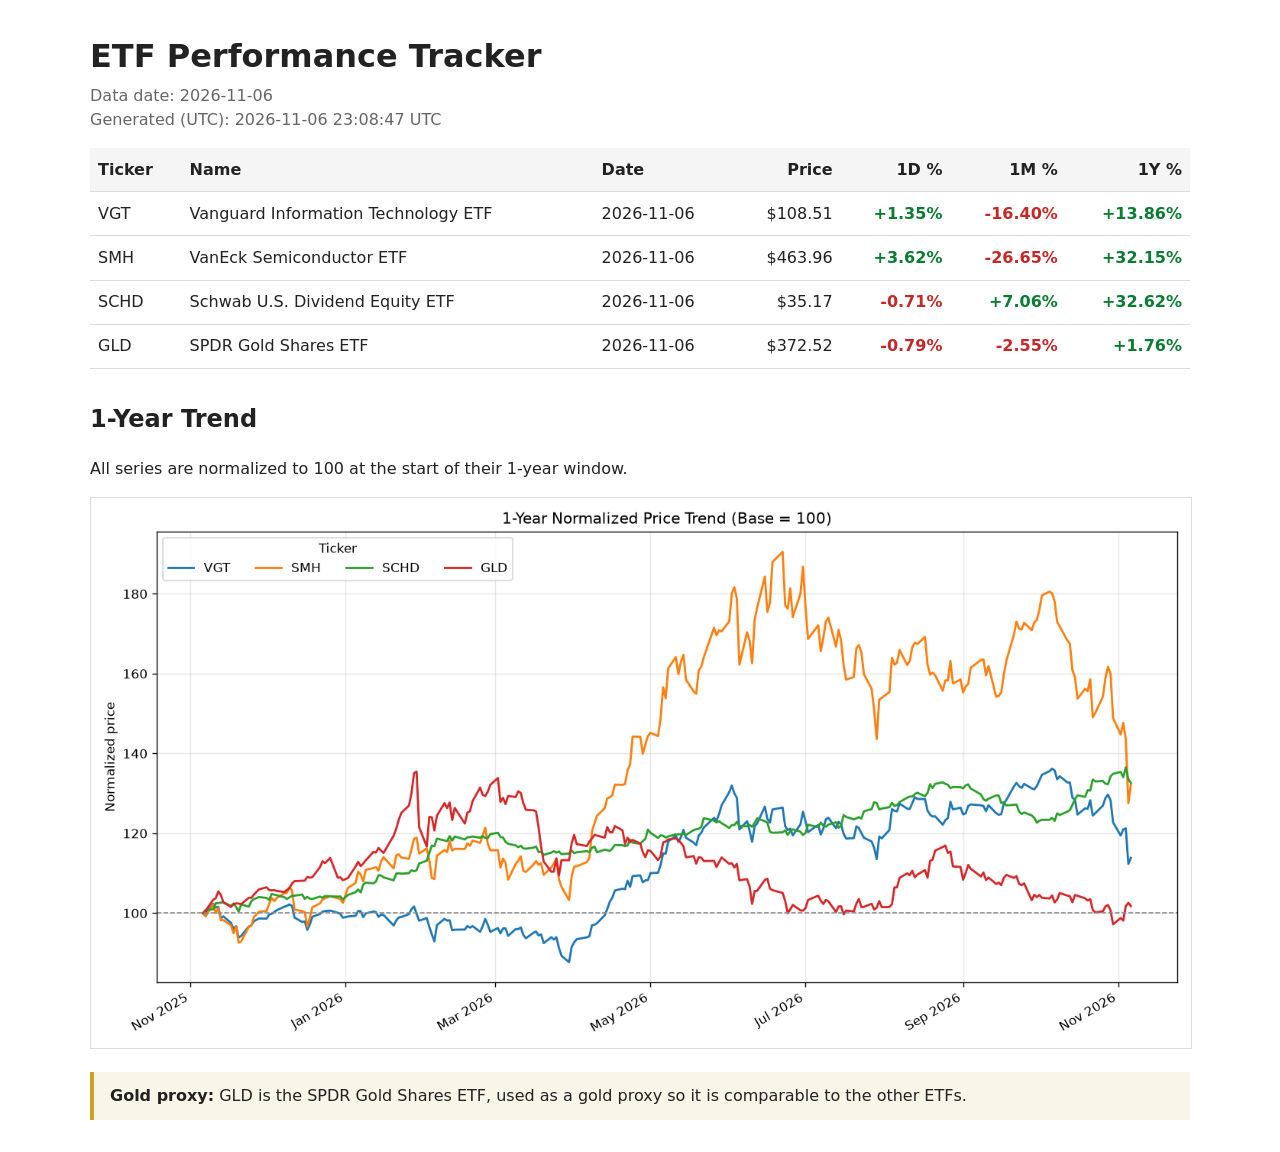
==== index.html @ 5ee3a17b "chore: update ETF dashboard (2026-11-06)" ====
<!doctype html>
<html lang="en"><head><meta charset="utf-8">
<meta name="viewport" content="width=device-width, initial-scale=1">
<title>ETF Performance Tracker</title>
<style>
body{font-family:system-ui,-apple-system,"Segoe UI",Roboto,sans-serif;max-width:1100px;margin:2rem auto;padding:0 1rem;color:#222;line-height:1.5}
h1{margin-bottom:.25rem}h2{margin-top:2rem}.meta{color:#666;margin-top:0}
table{border-collapse:collapse;width:100%;margin-top:1rem}
th,td{border-bottom:1px solid #ddd;padding:.6rem .5rem;text-align:right;white-space:nowrap}
th:nth-child(-n+3),td:nth-child(-n+3){text-align:left}th{background:#f5f5f5}
.pos{color:#0a7d32;font-weight:600}.neg{color:#c62828;font-weight:600}
.flat,.na{color:#666}img{max-width:100%;height:auto;border:1px solid #ddd}
.note{background:#f8f6e8;border-left:4px solid #c9a227;padding:.75rem 1rem}
</style></head><body>
<h1>ETF Performance Tracker</h1>
<p class="meta">Data date: 2026-11-06<br>Generated (UTC): 2026-11-06 23:08:47 UTC</p>
<table><thead><tr><th>Ticker</th><th>Name</th><th>Date</th><th>Price</th>
<th>1D %</th><th>1M %</th><th>1Y %</th></tr></thead><tbody>
<tr><td>VGT</td><td>Vanguard Information Technology ETF</td><td>2026-11-06</td><td>$108.51</td><td class="pos">+1.35%</td><td class="neg">-16.40%</td><td class="pos">+13.86%</td></tr>
<tr><td>SMH</td><td>VanEck Semiconductor ETF</td><td>2026-11-06</td><td>$463.96</td><td class="pos">+3.62%</td><td class="neg">-26.65%</td><td class="pos">+32.15%</td></tr>
<tr><td>SCHD</td><td>Schwab U.S. Dividend Equity ETF</td><td>2026-11-06</td><td>$35.17</td><td class="neg">-0.71%</td><td class="pos">+7.06%</td><td class="pos">+32.62%</td></tr>
<tr><td>GLD</td><td>SPDR Gold Shares ETF</td><td>2026-11-06</td><td>$372.52</td><td class="neg">-0.79%</td><td class="neg">-2.55%</td><td class="pos">+1.76%</td></tr>
</tbody></table>
<h2>1-Year Trend</h2>
<p>All series are normalized to 100 at the start of their 1-year window.</p>
<img src="[data-uri]" alt="1-year normalized trend chart">
<p class="note"><strong>Gold proxy:</strong> GLD is the SPDR Gold Shares ETF,
used as a gold proxy so it is comparable to the other ETFs.</p>
</body></html>
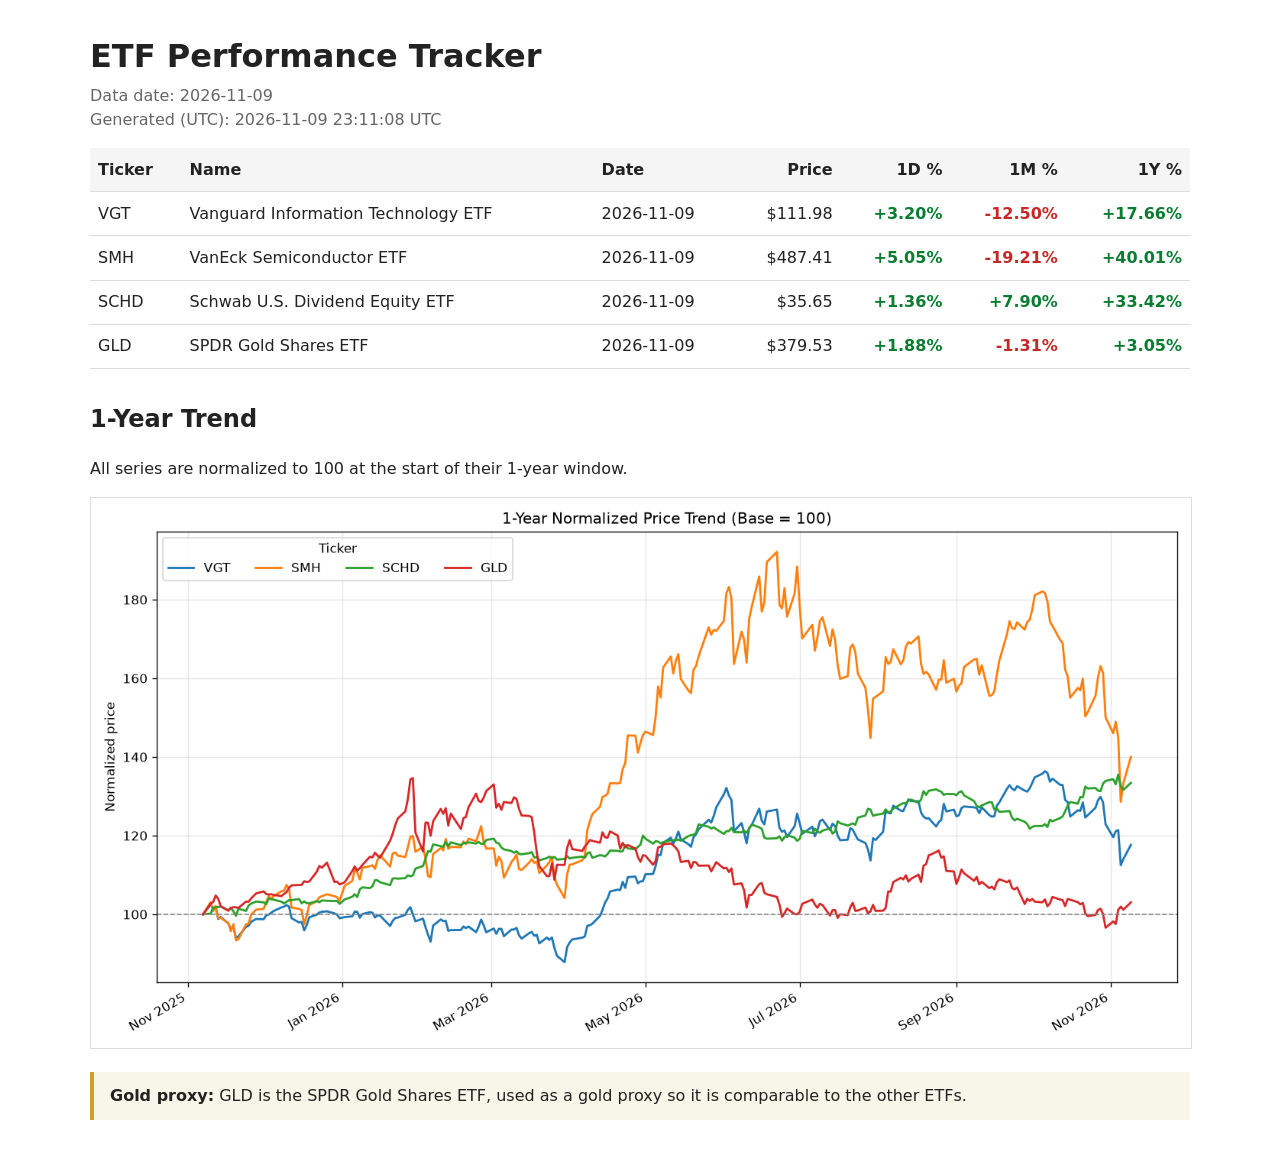
==== commit 55be09ef: "chore: update ETF dashboard (2026-11-09)" ====
--- a/index.html
+++ b/index.html
@@ -13,17 +13,17 @@
 .note{background:#f8f6e8;border-left:4px solid #c9a227;padding:.75rem 1rem}
 </style></head><body>
 <h1>ETF Performance Tracker</h1>
-<p class="meta">Data date: 2026-11-06<br>Generated (UTC): 2026-11-06 23:08:47 UTC</p>
+<p class="meta">Data date: 2026-11-09<br>Generated (UTC): 2026-11-09 23:11:08 UTC</p>
 <table><thead><tr><th>Ticker</th><th>Name</th><th>Date</th><th>Price</th>
 <th>1D %</th><th>1M %</th><th>1Y %</th></tr></thead><tbody>
-<tr><td>VGT</td><td>Vanguard Information Technology ETF</td><td>2026-11-06</td><td>$108.51</td><td class="pos">+1.35%</td><td class="neg">-16.40%</td><td class="pos">+13.86%</td></tr>
-<tr><td>SMH</td><td>VanEck Semiconductor ETF</td><td>2026-11-06</td><td>$463.96</td><td class="pos">+3.62%</td><td class="neg">-26.65%</td><td class="pos">+32.15%</td></tr>
-<tr><td>SCHD</td><td>Schwab U.S. Dividend Equity ETF</td><td>2026-11-06</td><td>$35.17</td><td class="neg">-0.71%</td><td class="pos">+7.06%</td><td class="pos">+32.62%</td></tr>
-<tr><td>GLD</td><td>SPDR Gold Shares ETF</td><td>2026-11-06</td><td>$372.52</td><td class="neg">-0.79%</td><td class="neg">-2.55%</td><td class="pos">+1.76%</td></tr>
+<tr><td>VGT</td><td>Vanguard Information Technology ETF</td><td>2026-11-09</td><td>$111.98</td><td class="pos">+3.20%</td><td class="neg">-12.50%</td><td class="pos">+17.66%</td></tr>
+<tr><td>SMH</td><td>VanEck Semiconductor ETF</td><td>2026-11-09</td><td>$487.41</td><td class="pos">+5.05%</td><td class="neg">-19.21%</td><td class="pos">+40.01%</td></tr>
+<tr><td>SCHD</td><td>Schwab U.S. Dividend Equity ETF</td><td>2026-11-09</td><td>$35.65</td><td class="pos">+1.36%</td><td class="pos">+7.90%</td><td class="pos">+33.42%</td></tr>
+<tr><td>GLD</td><td>SPDR Gold Shares ETF</td><td>2026-11-09</td><td>$379.53</td><td class="pos">+1.88%</td><td class="neg">-1.31%</td><td class="pos">+3.05%</td></tr>
 </tbody></table>
 <h2>1-Year Trend</h2>
 <p>All series are normalized to 100 at the start of their 1-year window.</p>
-<img src="[data-uri]" alt="1-year normalized trend chart">
+<img src="[data-uri]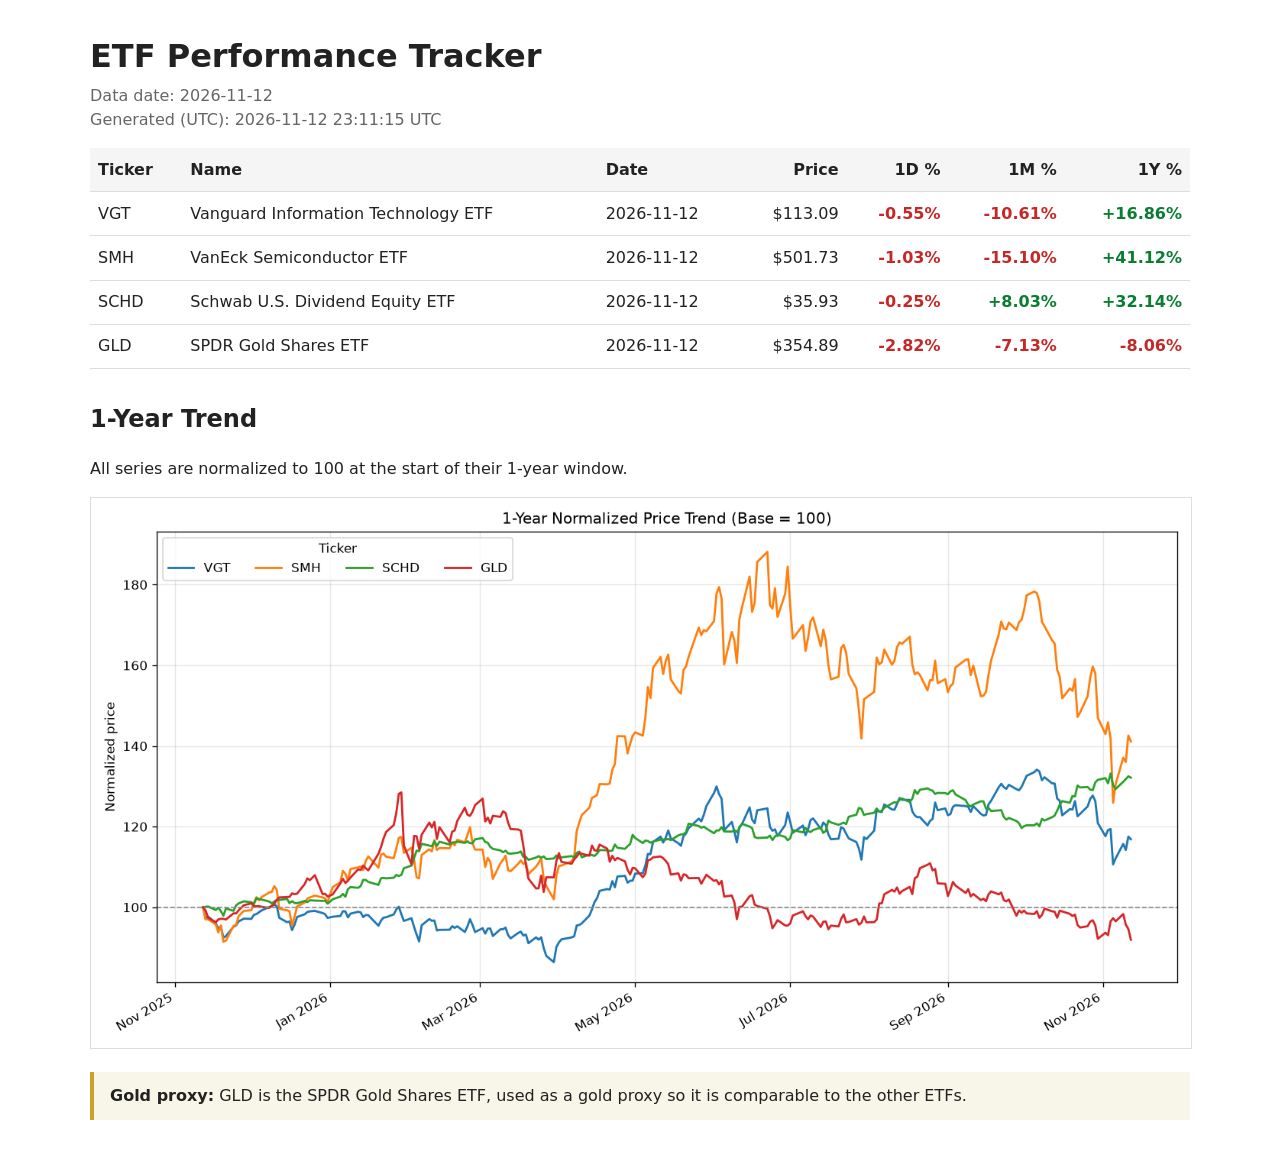
==== commit 868d6a87: "chore: update ETF dashboard (2026-11-12)" ====
--- a/index.html
+++ b/index.html
@@ -13,17 +13,17 @@
 .note{background:#f8f6e8;border-left:4px solid #c9a227;padding:.75rem 1rem}
 </style></head><body>
 <h1>ETF Performance Tracker</h1>
-<p class="meta">Data date: 2026-11-09<br>Generated (UTC): 2026-11-09 23:11:08 UTC</p>
+<p class="meta">Data date: 2026-11-12<br>Generated (UTC): 2026-11-12 23:11:15 UTC</p>
 <table><thead><tr><th>Ticker</th><th>Name</th><th>Date</th><th>Price</th>
 <th>1D %</th><th>1M %</th><th>1Y %</th></tr></thead><tbody>
-<tr><td>VGT</td><td>Vanguard Information Technology ETF</td><td>2026-11-09</td><td>$111.98</td><td class="pos">+3.20%</td><td class="neg">-12.50%</td><td class="pos">+17.66%</td></tr>
-<tr><td>SMH</td><td>VanEck Semiconductor ETF</td><td>2026-11-09</td><td>$487.41</td><td class="pos">+5.05%</td><td class="neg">-19.21%</td><td class="pos">+40.01%</td></tr>
-<tr><td>SCHD</td><td>Schwab U.S. Dividend Equity ETF</td><td>2026-11-09</td><td>$35.65</td><td class="pos">+1.36%</td><td class="pos">+7.90%</td><td class="pos">+33.42%</td></tr>
-<tr><td>GLD</td><td>SPDR Gold Shares ETF</td><td>2026-11-09</td><td>$379.53</td><td class="pos">+1.88%</td><td class="neg">-1.31%</td><td class="pos">+3.05%</td></tr>
+<tr><td>VGT</td><td>Vanguard Information Technology ETF</td><td>2026-11-12</td><td>$113.09</td><td class="neg">-0.55%</td><td class="neg">-10.61%</td><td class="pos">+16.86%</td></tr>
+<tr><td>SMH</td><td>VanEck Semiconductor ETF</td><td>2026-11-12</td><td>$501.73</td><td class="neg">-1.03%</td><td class="neg">-15.10%</td><td class="pos">+41.12%</td></tr>
+<tr><td>SCHD</td><td>Schwab U.S. Dividend Equity ETF</td><td>2026-11-12</td><td>$35.93</td><td class="neg">-0.25%</td><td class="pos">+8.03%</td><td class="pos">+32.14%</td></tr>
+<tr><td>GLD</td><td>SPDR Gold Shares ETF</td><td>2026-11-12</td><td>$354.89</td><td class="neg">-2.82%</td><td class="neg">-7.13%</td><td class="neg">-8.06%</td></tr>
 </tbody></table>
 <h2>1-Year Trend</h2>
 <p>All series are normalized to 100 at the start of their 1-year window.</p>
-<img src="[data-uri]" alt="1-year normalized trend chart">
+<img src="[data-uri]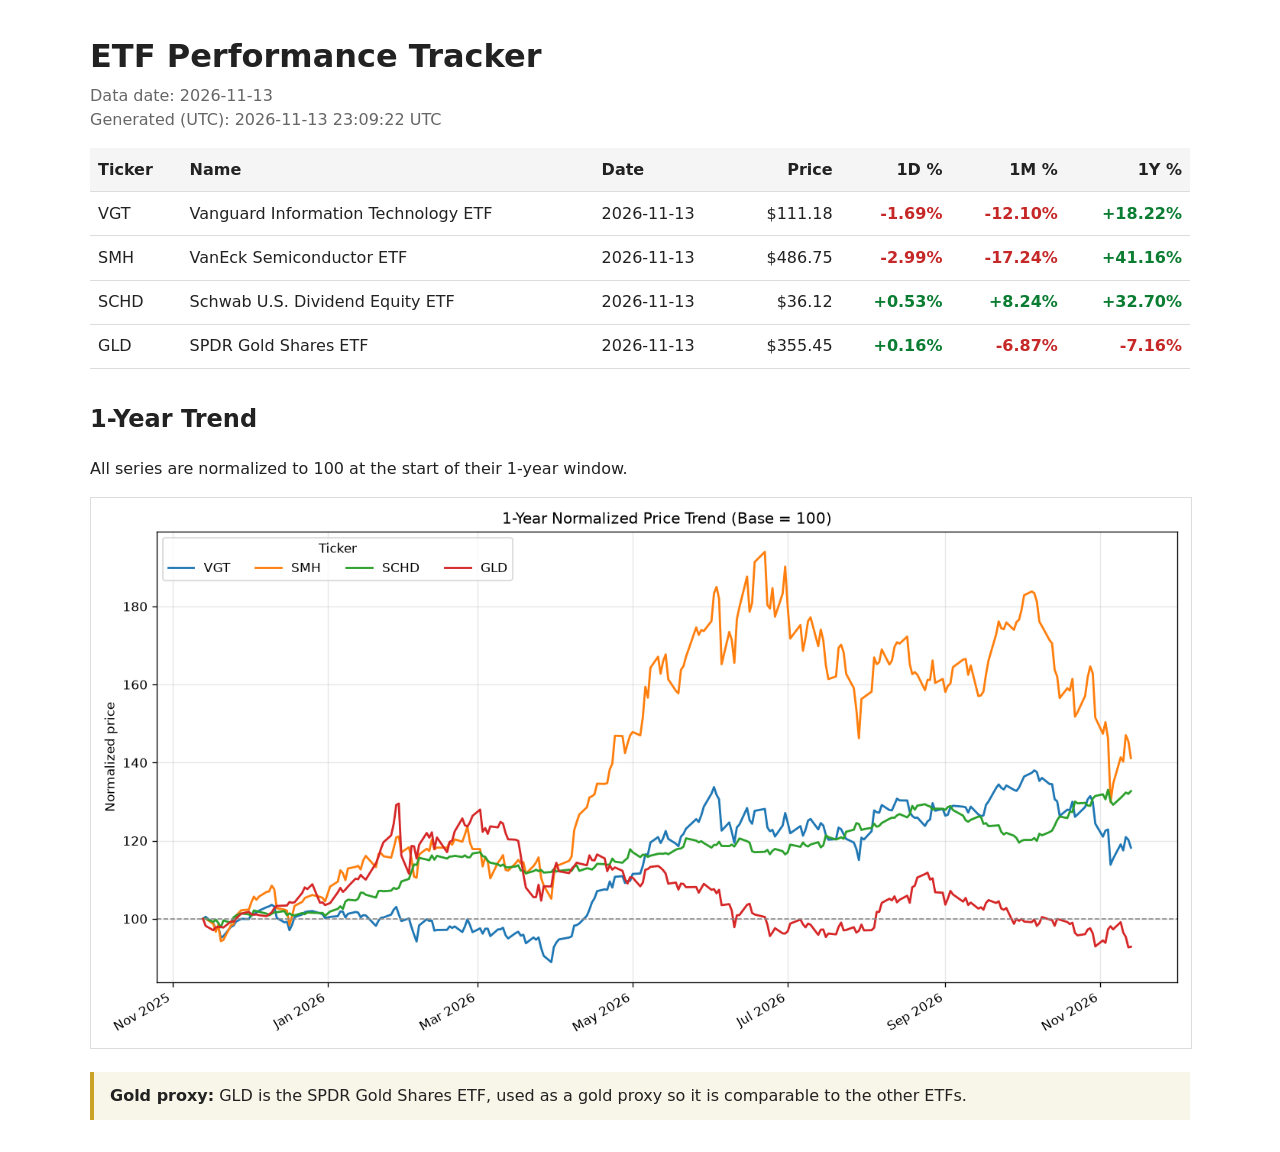
==== commit 3e46eac7: "chore: update ETF dashboard (2026-11-13)" ====
--- a/index.html
+++ b/index.html
@@ -13,17 +13,17 @@
 .note{background:#f8f6e8;border-left:4px solid #c9a227;padding:.75rem 1rem}
 </style></head><body>
 <h1>ETF Performance Tracker</h1>
-<p class="meta">Data date: 2026-11-12<br>Generated (UTC): 2026-11-12 23:11:15 UTC</p>
+<p class="meta">Data date: 2026-11-13<br>Generated (UTC): 2026-11-13 23:09:22 UTC</p>
 <table><thead><tr><th>Ticker</th><th>Name</th><th>Date</th><th>Price</th>
 <th>1D %</th><th>1M %</th><th>1Y %</th></tr></thead><tbody>
-<tr><td>VGT</td><td>Vanguard Information Technology ETF</td><td>2026-11-12</td><td>$113.09</td><td class="neg">-0.55%</td><td class="neg">-10.61%</td><td class="pos">+16.86%</td></tr>
-<tr><td>SMH</td><td>VanEck Semiconductor ETF</td><td>2026-11-12</td><td>$501.73</td><td class="neg">-1.03%</td><td class="neg">-15.10%</td><td class="pos">+41.12%</td></tr>
-<tr><td>SCHD</td><td>Schwab U.S. Dividend Equity ETF</td><td>2026-11-12</td><td>$35.93</td><td class="neg">-0.25%</td><td class="pos">+8.03%</td><td class="pos">+32.14%</td></tr>
-<tr><td>GLD</td><td>SPDR Gold Shares ETF</td><td>2026-11-12</td><td>$354.89</td><td class="neg">-2.82%</td><td class="neg">-7.13%</td><td class="neg">-8.06%</td></tr>
+<tr><td>VGT</td><td>Vanguard Information Technology ETF</td><td>2026-11-13</td><td>$111.18</td><td class="neg">-1.69%</td><td class="neg">-12.10%</td><td class="pos">+18.22%</td></tr>
+<tr><td>SMH</td><td>VanEck Semiconductor ETF</td><td>2026-11-13</td><td>$486.75</td><td class="neg">-2.99%</td><td class="neg">-17.24%</td><td class="pos">+41.16%</td></tr>
+<tr><td>SCHD</td><td>Schwab U.S. Dividend Equity ETF</td><td>2026-11-13</td><td>$36.12</td><td class="pos">+0.53%</td><td class="pos">+8.24%</td><td class="pos">+32.70%</td></tr>
+<tr><td>GLD</td><td>SPDR Gold Shares ETF</td><td>2026-11-13</td><td>$355.45</td><td class="pos">+0.16%</td><td class="neg">-6.87%</td><td class="neg">-7.16%</td></tr>
 </tbody></table>
 <h2>1-Year Trend</h2>
 <p>All series are normalized to 100 at the start of their 1-year window.</p>
-<img src="[data-uri]" alt="1-year normalized trend chart">
+<img src="[data-uri]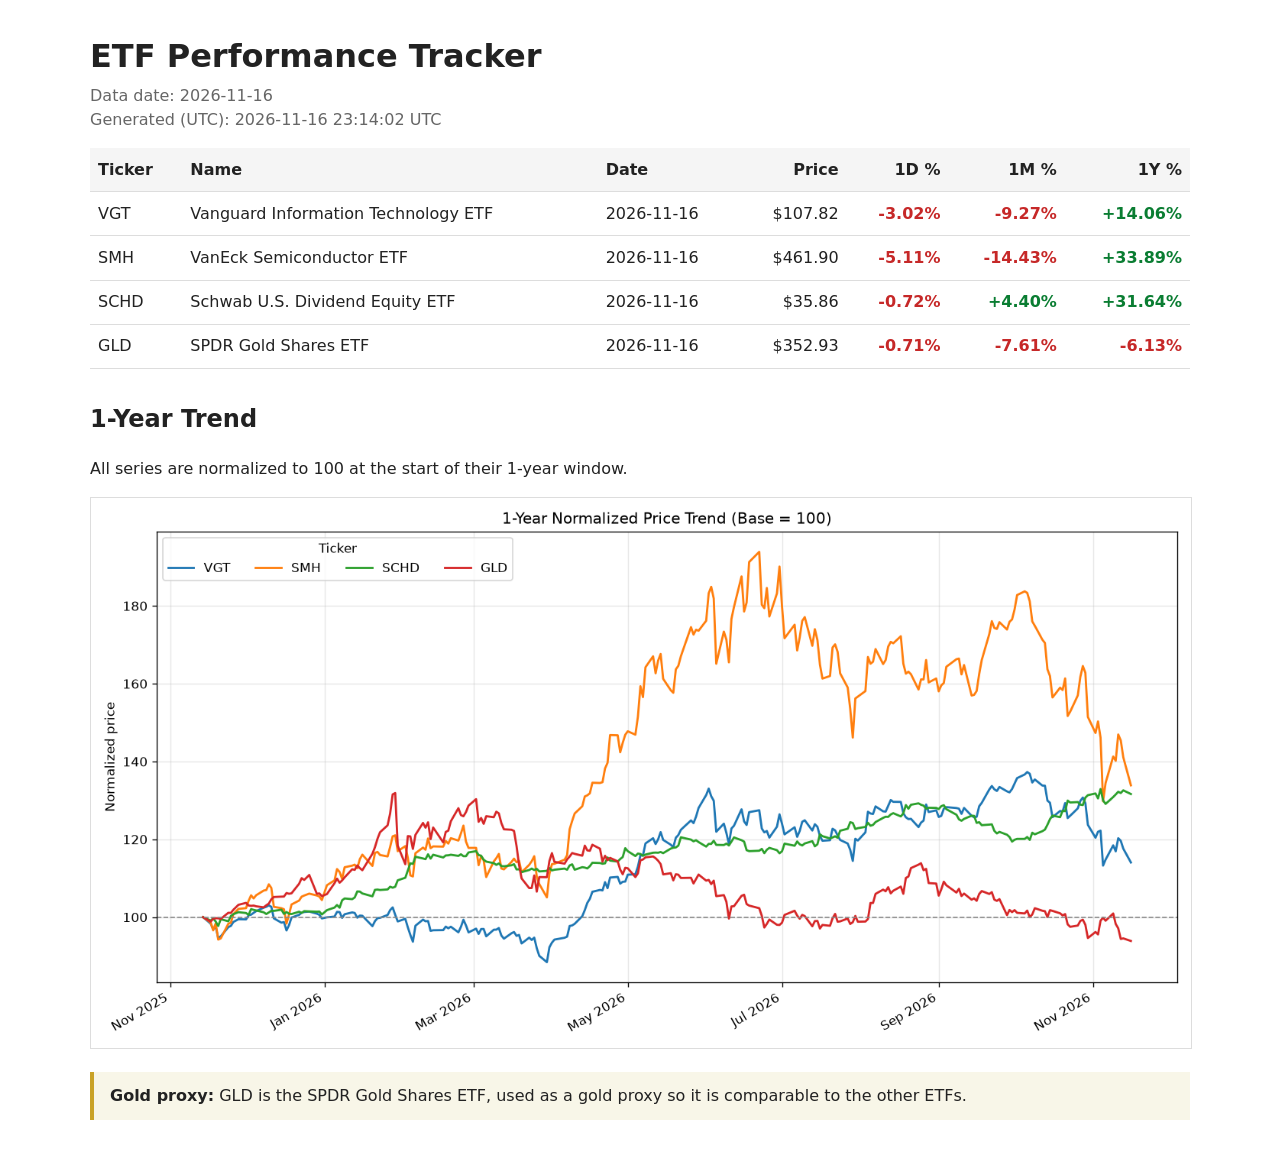
==== commit 734fbb32: "chore: update ETF dashboard (2026-11-16)" ====
--- a/index.html
+++ b/index.html
@@ -13,17 +13,17 @@
 .note{background:#f8f6e8;border-left:4px solid #c9a227;padding:.75rem 1rem}
 </style></head><body>
 <h1>ETF Performance Tracker</h1>
-<p class="meta">Data date: 2026-11-13<br>Generated (UTC): 2026-11-13 23:09:22 UTC</p>
+<p class="meta">Data date: 2026-11-16<br>Generated (UTC): 2026-11-16 23:14:02 UTC</p>
 <table><thead><tr><th>Ticker</th><th>Name</th><th>Date</th><th>Price</th>
 <th>1D %</th><th>1M %</th><th>1Y %</th></tr></thead><tbody>
-<tr><td>VGT</td><td>Vanguard Information Technology ETF</td><td>2026-11-13</td><td>$111.18</td><td class="neg">-1.69%</td><td class="neg">-12.10%</td><td class="pos">+18.22%</td></tr>
-<tr><td>SMH</td><td>VanEck Semiconductor ETF</td><td>2026-11-13</td><td>$486.75</td><td class="neg">-2.99%</td><td class="neg">-17.24%</td><td class="pos">+41.16%</td></tr>
-<tr><td>SCHD</td><td>Schwab U.S. Dividend Equity ETF</td><td>2026-11-13</td><td>$36.12</td><td class="pos">+0.53%</td><td class="pos">+8.24%</td><td class="pos">+32.70%</td></tr>
-<tr><td>GLD</td><td>SPDR Gold Shares ETF</td><td>2026-11-13</td><td>$355.45</td><td class="pos">+0.16%</td><td class="neg">-6.87%</td><td class="neg">-7.16%</td></tr>
+<tr><td>VGT</td><td>Vanguard Information Technology ETF</td><td>2026-11-16</td><td>$107.82</td><td class="neg">-3.02%</td><td class="neg">-9.27%</td><td class="pos">+14.06%</td></tr>
+<tr><td>SMH</td><td>VanEck Semiconductor ETF</td><td>2026-11-16</td><td>$461.90</td><td class="neg">-5.11%</td><td class="neg">-14.43%</td><td class="pos">+33.89%</td></tr>
+<tr><td>SCHD</td><td>Schwab U.S. Dividend Equity ETF</td><td>2026-11-16</td><td>$35.86</td><td class="neg">-0.72%</td><td class="pos">+4.40%</td><td class="pos">+31.64%</td></tr>
+<tr><td>GLD</td><td>SPDR Gold Shares ETF</td><td>2026-11-16</td><td>$352.93</td><td class="neg">-0.71%</td><td class="neg">-7.61%</td><td class="neg">-6.13%</td></tr>
 </tbody></table>
 <h2>1-Year Trend</h2>
 <p>All series are normalized to 100 at the start of their 1-year window.</p>
-<img src="[data-uri]" alt="1-year normalized trend chart">
+<img src="[data-uri]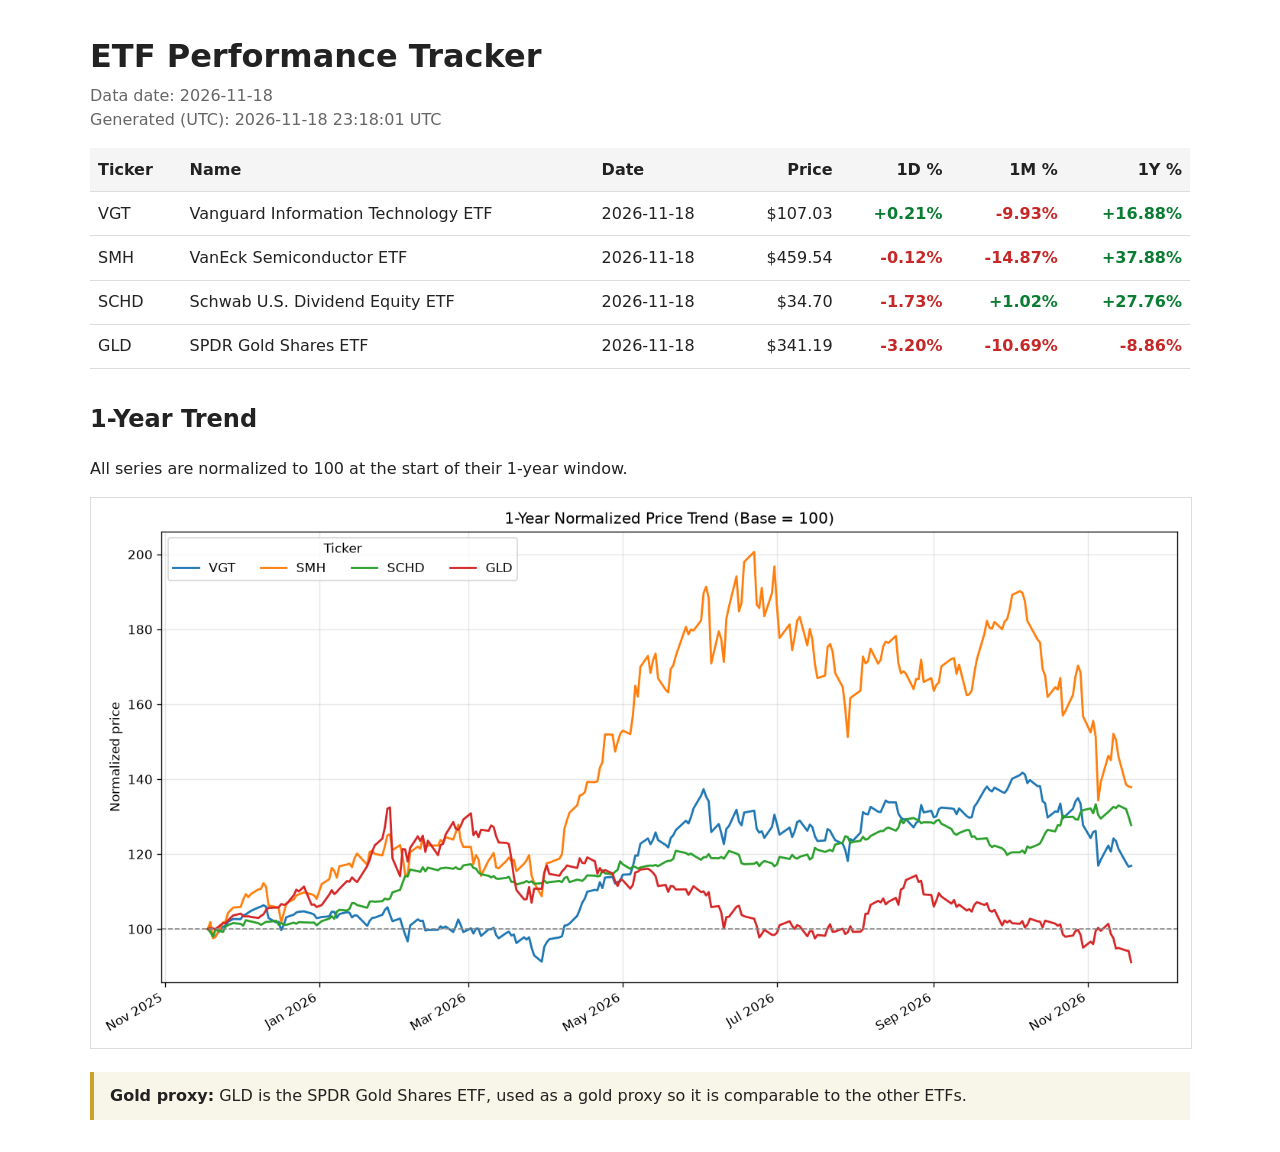
==== commit 24fd2269: "chore: update ETF dashboard (2026-11-18)" ====
--- a/index.html
+++ b/index.html
@@ -13,17 +13,17 @@
 .note{background:#f8f6e8;border-left:4px solid #c9a227;padding:.75rem 1rem}
 </style></head><body>
 <h1>ETF Performance Tracker</h1>
-<p class="meta">Data date: 2026-11-16<br>Generated (UTC): 2026-11-16 23:14:02 UTC</p>
+<p class="meta">Data date: 2026-11-18<br>Generated (UTC): 2026-11-18 23:18:01 UTC</p>
 <table><thead><tr><th>Ticker</th><th>Name</th><th>Date</th><th>Price</th>
 <th>1D %</th><th>1M %</th><th>1Y %</th></tr></thead><tbody>
-<tr><td>VGT</td><td>Vanguard Information Technology ETF</td><td>2026-11-16</td><td>$107.82</td><td class="neg">-3.02%</td><td class="neg">-9.27%</td><td class="pos">+14.06%</td></tr>
-<tr><td>SMH</td><td>VanEck Semiconductor ETF</td><td>2026-11-16</td><td>$461.90</td><td class="neg">-5.11%</td><td class="neg">-14.43%</td><td class="pos">+33.89%</td></tr>
-<tr><td>SCHD</td><td>Schwab U.S. Dividend Equity ETF</td><td>2026-11-16</td><td>$35.86</td><td class="neg">-0.72%</td><td class="pos">+4.40%</td><td class="pos">+31.64%</td></tr>
-<tr><td>GLD</td><td>SPDR Gold Shares ETF</td><td>2026-11-16</td><td>$352.93</td><td class="neg">-0.71%</td><td class="neg">-7.61%</td><td class="neg">-6.13%</td></tr>
+<tr><td>VGT</td><td>Vanguard Information Technology ETF</td><td>2026-11-18</td><td>$107.03</td><td class="pos">+0.21%</td><td class="neg">-9.93%</td><td class="pos">+16.88%</td></tr>
+<tr><td>SMH</td><td>VanEck Semiconductor ETF</td><td>2026-11-18</td><td>$459.54</td><td class="neg">-0.12%</td><td class="neg">-14.87%</td><td class="pos">+37.88%</td></tr>
+<tr><td>SCHD</td><td>Schwab U.S. Dividend Equity ETF</td><td>2026-11-18</td><td>$34.70</td><td class="neg">-1.73%</td><td class="pos">+1.02%</td><td class="pos">+27.76%</td></tr>
+<tr><td>GLD</td><td>SPDR Gold Shares ETF</td><td>2026-11-18</td><td>$341.19</td><td class="neg">-3.20%</td><td class="neg">-10.69%</td><td class="neg">-8.86%</td></tr>
 </tbody></table>
 <h2>1-Year Trend</h2>
 <p>All series are normalized to 100 at the start of their 1-year window.</p>
-<img src="[data-uri]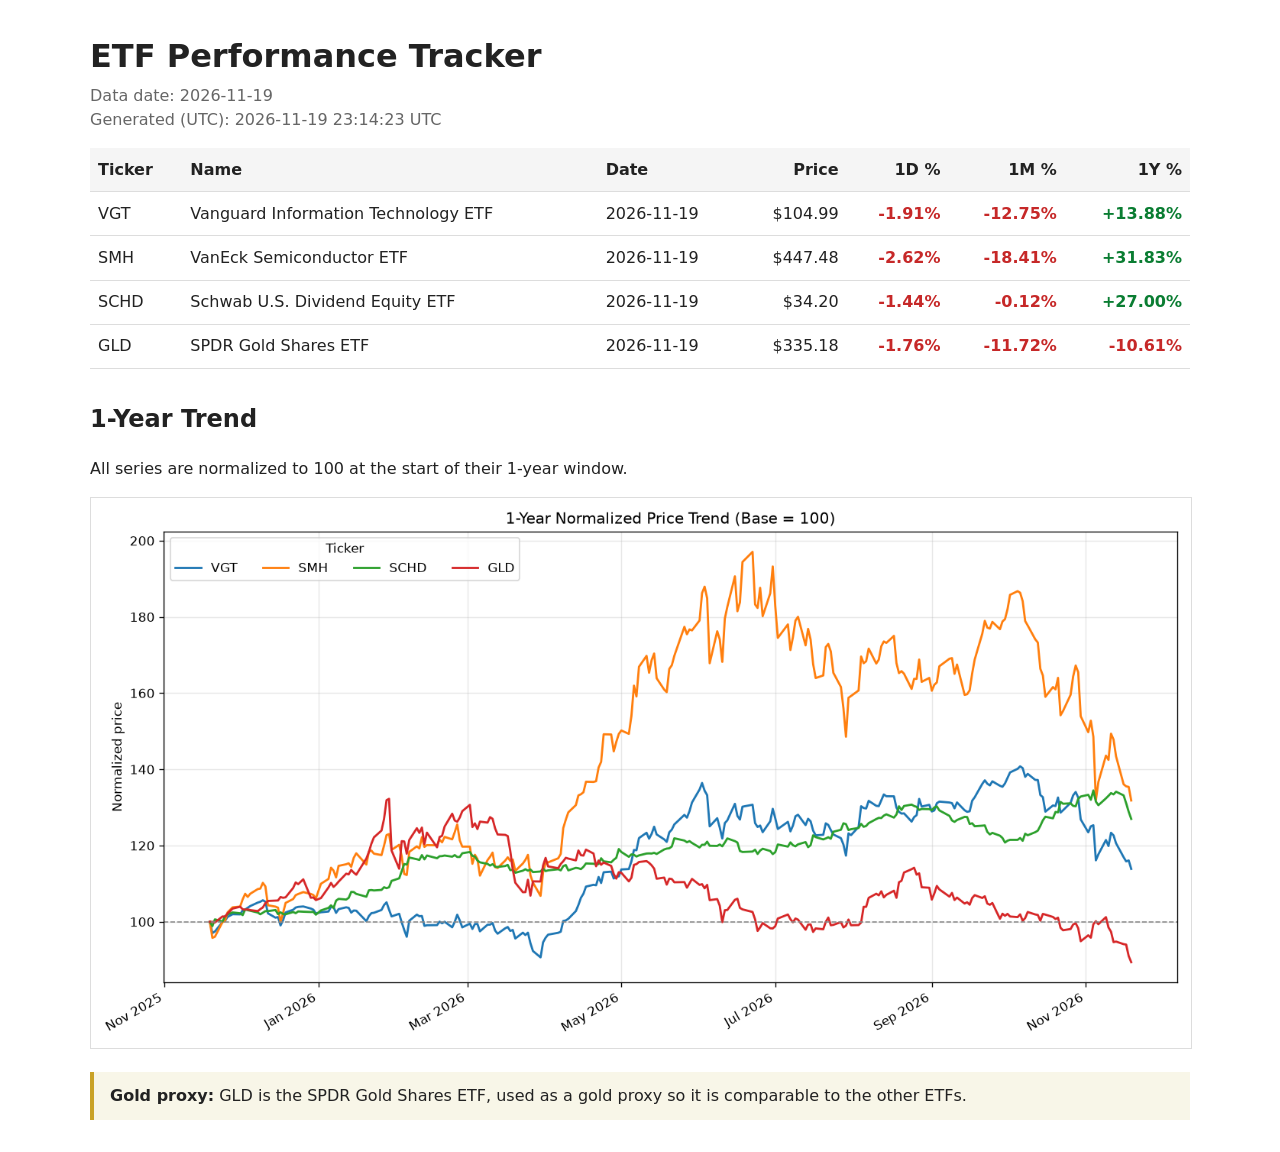
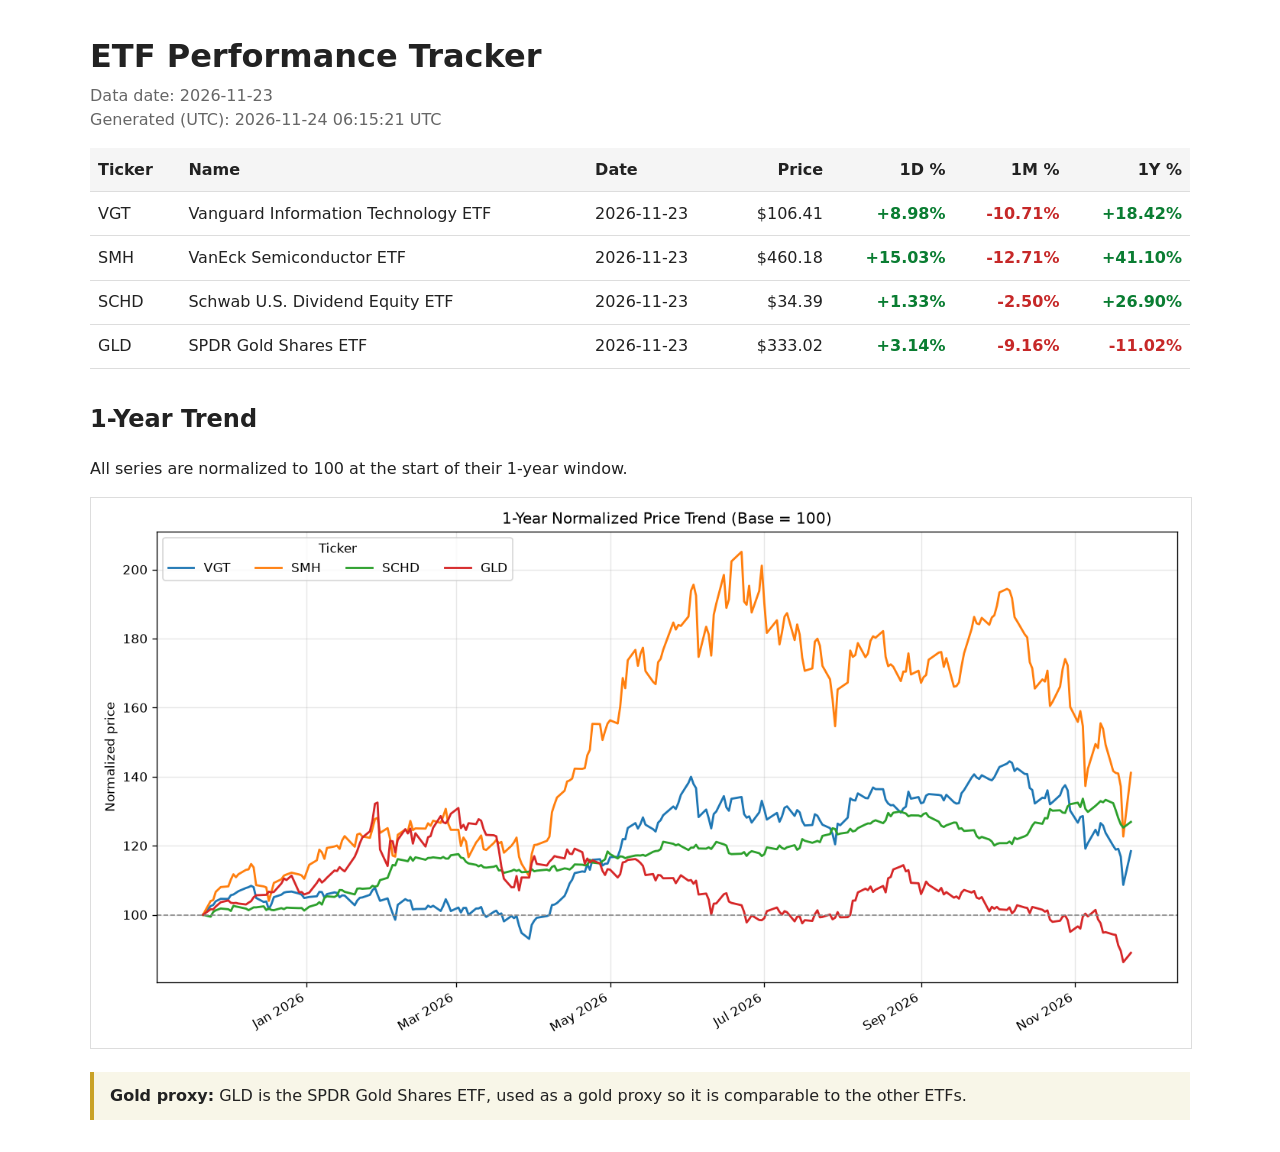
